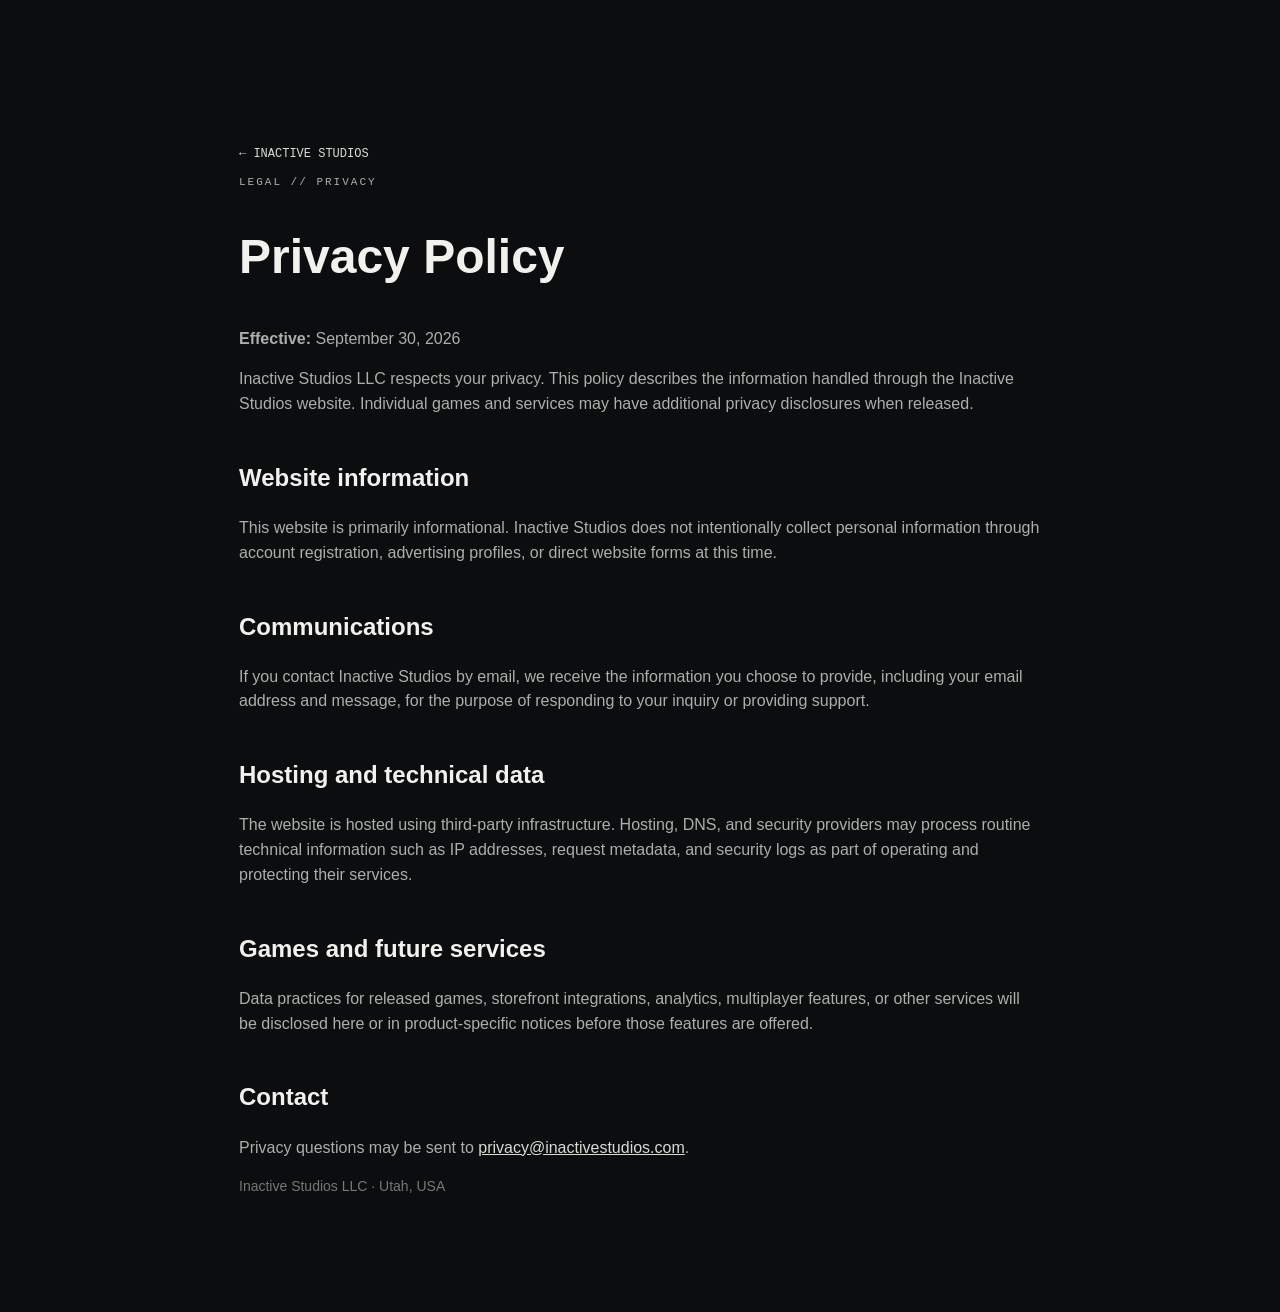
==== privacy/index.html @ 5b6fa873 "Initial Inactive Studios website" ====
<!doctype html><html lang="en"><head><meta charset="utf-8"><meta name="viewport" content="width=device-width,initial-scale=1"><meta name="theme-color" content="#0b0d0f"><title>Privacy | Inactive Studios</title><link rel="icon" href="../assets/brand/inactive-studios-icon-segmented.svg"><link rel="stylesheet" href="../styles.css"><style>.legal{max-width:850px;margin:auto;padding:140px 24px 100px}.legal h1{font-size:48px}.legal h2{margin-top:42px}.legal p,.legal li{color:#abb0ab}.legal a{color:#d8ddd4}.back{text-decoration:none;font:12px 'Courier New',monospace;color:#9aaa8b}</style></head><body><main class="legal"><a class="back" href="../">← INACTIVE STUDIOS</a><p class="kicker">LEGAL // PRIVACY</p><h1>Privacy Policy</h1><p><strong>Effective:</strong> September 30, 2026</p><p>Inactive Studios LLC respects your privacy. This policy describes the information handled through the Inactive Studios website. Individual games and services may have additional privacy disclosures when released.</p><h2>Website information</h2><p>This website is primarily informational. Inactive Studios does not intentionally collect personal information through account registration, advertising profiles, or direct website forms at this time.</p><h2>Communications</h2><p>If you contact Inactive Studios by email, we receive the information you choose to provide, including your email address and message, for the purpose of responding to your inquiry or providing support.</p><h2>Hosting and technical data</h2><p>The website is hosted using third-party infrastructure. Hosting, DNS, and security providers may process routine technical information such as IP addresses, request metadata, and security logs as part of operating and protecting their services.</p><h2>Games and future services</h2><p>Data practices for released games, storefront integrations, analytics, multiplayer features, or other services will be disclosed here or in product-specific notices before those features are offered.</p><h2>Contact</h2><p>Privacy questions may be sent to <a href="mailto:privacy@inactivestudios.com">privacy@inactivestudios.com</a>.</p><p class="muted">Inactive Studios LLC · Utah, USA</p></main></body></html>
---- styles.css ----
:root{--bg:#0b0d0f;--panel:#111519;--text:#f2f1ed;--muted:#969b96;--olive:#4a5b3a;--line:#2a302d;--soft:#151a18}*{box-sizing:border-box}html{scroll-behavior:smooth}body{margin:0;background:var(--bg);color:var(--text);font-family:Arial,"Helvetica Neue",sans-serif;line-height:1.55}a{color:inherit}.site-header{height:76px;display:flex;align-items:center;justify-content:space-between;padding:0 clamp(22px,5vw,80px);border-bottom:1px solid var(--line);position:absolute;z-index:10;width:100%;background:rgba(11,13,15,.72)}.brand{display:flex;align-items:center;gap:12px;text-decoration:none;font-size:12px;letter-spacing:2.6px}.brand img{width:36px;height:36px}.brand b{font-weight:400;color:#aeb4ad}.site-header nav{display:flex;gap:30px}.site-header nav a,footer a{text-decoration:none;color:#c4c7c3;font-size:12px;text-transform:uppercase;letter-spacing:1.8px}.site-header nav a:hover,footer a:hover{color:#fff}.hero{min-height:720px;display:grid;place-items:center;position:relative;overflow:hidden;border-bottom:1px solid var(--line);background:radial-gradient(circle at 50% 40%,#1a211b 0,#101411 35%,#0b0d0f 70%)}.grid{position:absolute;inset:0;opacity:.18;background-image:linear-gradient(#66705e 1px,transparent 1px),linear-gradient(90deg,#66705e 1px,transparent 1px);background-size:58px 58px;mask-image:radial-gradient(circle at center,#000 0,transparent 72%)}.hero:after{content:"";position:absolute;width:min(70vw,800px);aspect-ratio:1;border:1px solid rgba(117,133,100,.25);border-radius:50%;box-shadow:0 0 0 70px rgba(117,133,100,.025),0 0 0 140px rgba(117,133,100,.018)}.hero-inner{position:relative;z-index:2;text-align:center;padding:125px 24px 70px;max-width:900px}.hero-logo{width:min(640px,88vw);height:auto;margin-bottom:15px}.eyebrow,.kicker,.meta,.project-state{font:11px "Courier New",monospace;letter-spacing:2px;color:#82906f}.hero h1{font-size:clamp(42px,6.5vw,82px);line-height:.98;letter-spacing:-3px;margin:20px 0}.hero h1 span{color:#a8ada8;font-weight:400}.lede{max-width:580px;margin:25px auto;color:#a8ada8;font-size:17px}.button{display:inline-flex;gap:22px;margin-top:18px;padding:13px 18px;border:1px solid #657255;text-decoration:none;font:12px "Courier New",monospace;letter-spacing:1px;background:#111610}.button:hover{background:#182016}.section{padding:100px clamp(22px,6vw,96px);max-width:1500px;margin:auto}.section-head{max-width:720px;margin-bottom:45px}.section h2,.contact h2{font-size:clamp(34px,4vw,58px);letter-spacing:-2px;margin:8px 0 14px}.section-head>p:last-child,.about-copy,.game-copy p{color:#a8ada8}.games{display:grid;grid-template-columns:1fr 1fr;gap:22px}.game{border:1px solid var(--line);background:#0e1113}.game-art{height:360px;position:relative;overflow:hidden;padding:28px;background:#0e1210}.game-art:before{content:"";position:absolute;inset:0;background-image:linear-gradient(rgba(103,116,90,.13) 1px,transparent 1px),linear-gradient(90deg,rgba(103,116,90,.13) 1px,transparent 1px);background-size:32px 32px}.status{position:relative;z-index:2;border:1px solid #536047;padding:7px 9px;font:10px "Courier New",monospace;letter-spacing:1.4px;color:#9eaa8e}.game-title{position:absolute;left:32px;bottom:28px;font-size:clamp(30px,4vw,52px);line-height:.85;letter-spacing:4px;z-index:2}.game-title strong{font-weight:800}.reticle{position:absolute;width:280px;height:280px;border:1px solid #4d5c43;border-radius:50%;right:-25px;top:35px;opacity:.6}.reticle:before,.reticle:after{content:"";position:absolute;background:#4d5c43}.reticle:before{height:1px;width:130%;left:-15%;top:50%}.reticle:after{width:1px;height:130%;top:-15%;left:50%}.dg .game-art{background:linear-gradient(145deg,#101210,#161a16)}.dead-grid{position:absolute;inset:50px 20px 0 45%;transform:rotate(-9deg);opacity:.38;background:repeating-linear-gradient(0deg,transparent 0 25px,#647058 26px 28px),repeating-linear-gradient(90deg,transparent 0 38px,#647058 39px 41px)}.game-copy{padding:28px;display:flex;justify-content:space-between;gap:30px;min-height:205px}.game-copy h3{font-size:26px;margin:5px 0 10px}.game-copy p{max-width:540px;margin:0}.project-state{align-self:flex-end;white-space:nowrap}.about{border-top:1px solid var(--line);display:grid;grid-template-columns:1fr 1.25fr;gap:70px}.about-copy{font-size:20px}.about-copy p{margin-top:0}.muted{font-size:14px;color:#737a74!important}.contact{padding:90px clamp(22px,6vw,96px);border-top:1px solid var(--line);border-bottom:1px solid var(--line);background:#0e1110}.contact-links{display:grid;grid-template-columns:1fr 1fr;max-width:1000px;border-top:1px solid var(--line)}.contact-links a{padding:24px 0;text-decoration:none;border-bottom:1px solid var(--line);display:flex;flex-direction:column;font-size:12px;text-transform:uppercase;letter-spacing:1.5px}.contact-links a span{font-size:17px;text-transform:none;letter-spacing:0;color:#9da795;margin-top:5px}footer{padding:30px clamp(22px,6vw,96px);display:flex;align-items:center;justify-content:space-between;gap:30px;color:#777d78;font-size:11px}footer>div{display:flex;align-items:center;gap:22px}.footer-brand img{width:28px;height:28px}.footer-brand span{letter-spacing:2px;color:#b7bab7}@media(max-width:760px){.site-header{height:68px}.brand span{display:none}.site-header nav{gap:16px}.site-header nav a{font-size:10px}.hero{min-height:650px}.hero h1{letter-spacing:-2px}.games{grid-template-columns:1fr}.game-art{height:310px}.game-copy{display:block}.project-state{display:block;margin-top:25px}.about{grid-template-columns:1fr;gap:20px}.contact-links{grid-template-columns:1fr}footer,footer>div{align-items:flex-start;flex-direction:column}.footer-brand{flex-direction:row!important}.section{padding-top:75px;padding-bottom:75px}}
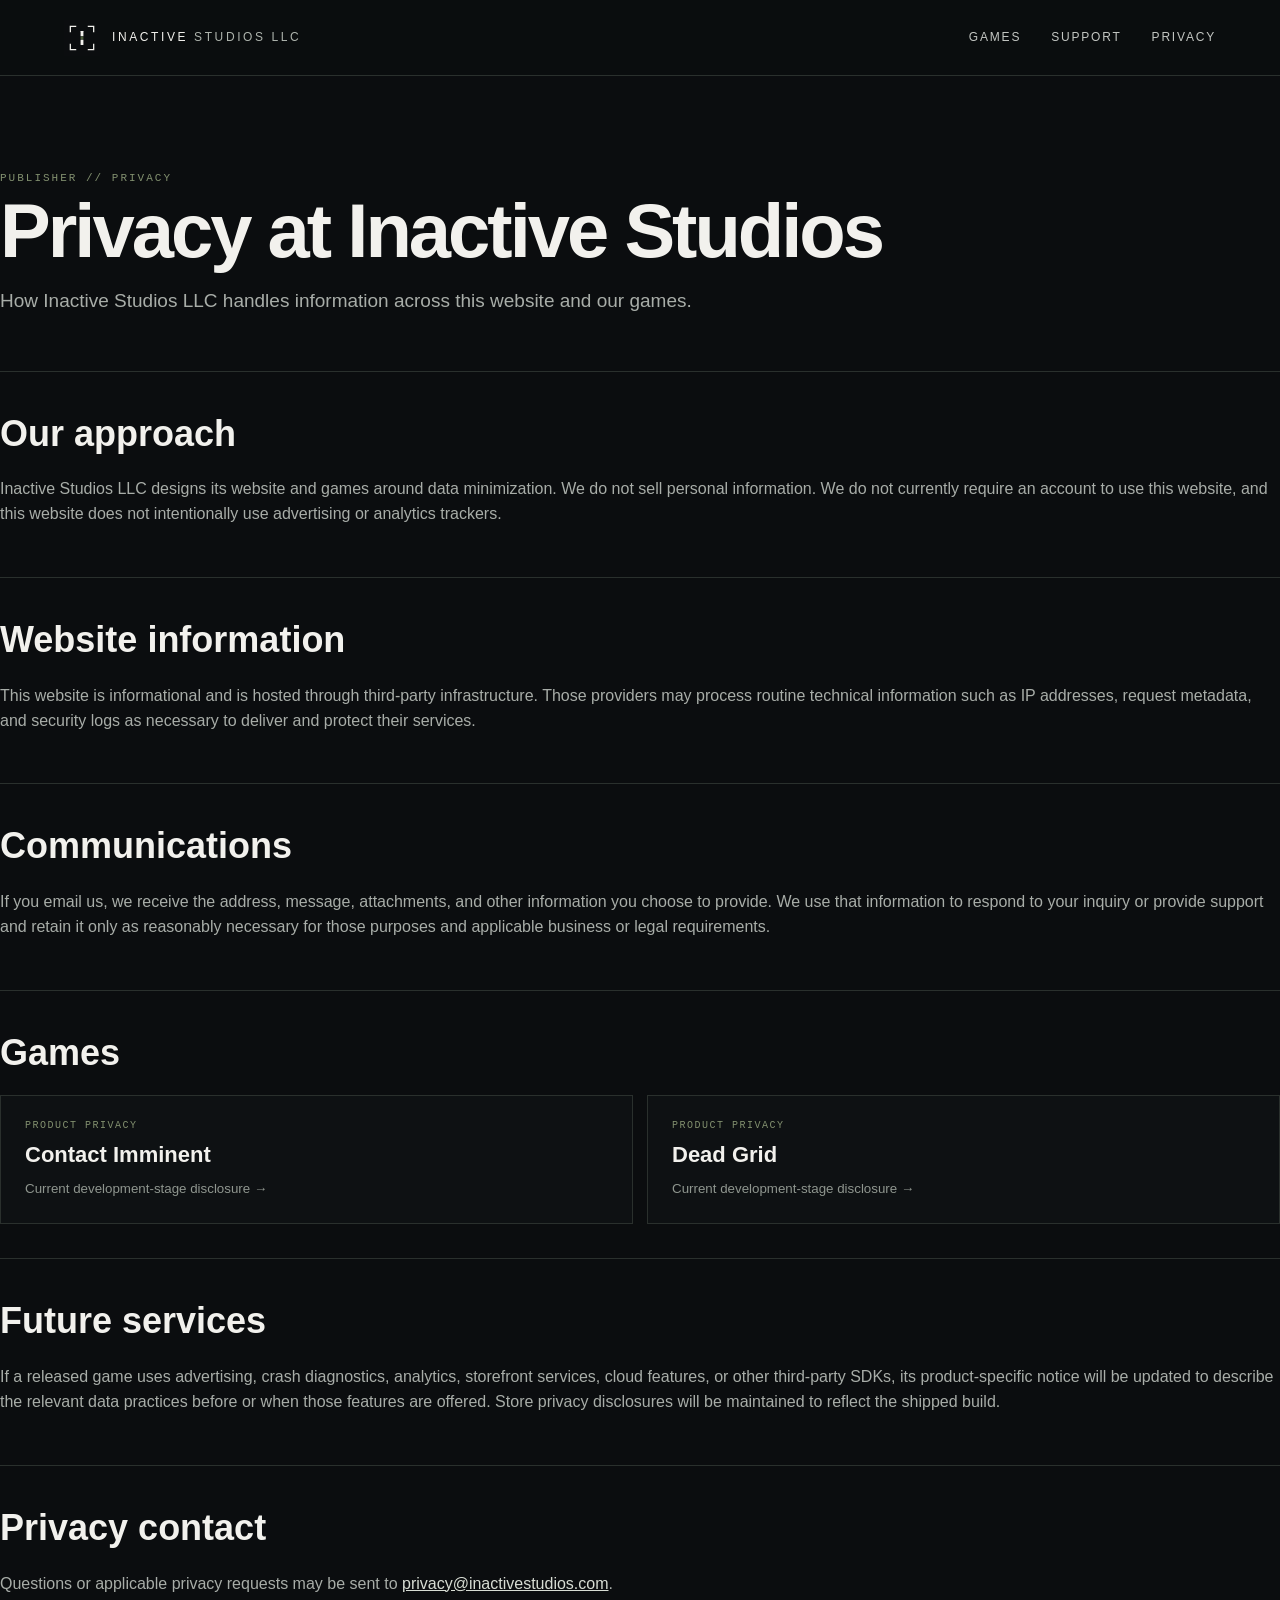
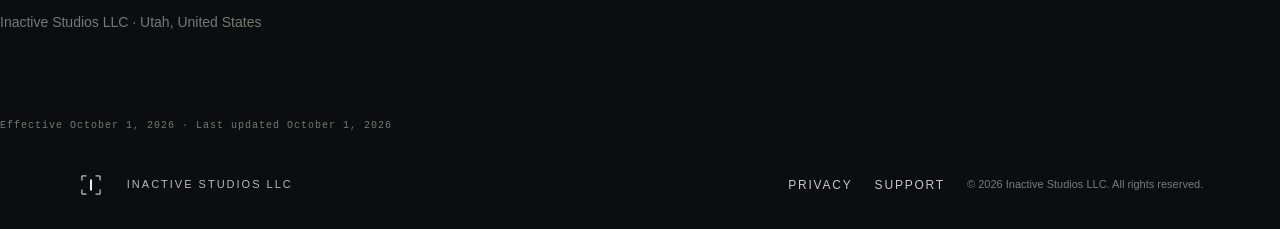
==== commit 35c3e0fe: "v4 - establish publisher privacy and support infrastructure" ====
--- a/privacy/index.html
+++ b/privacy/index.html
@@ -1 +1 @@
-<!doctype html><html lang="en"><head><meta charset="utf-8"><meta name="viewport" content="width=device-width,initial-scale=1"><meta name="theme-color" content="#0b0d0f"><title>Privacy | Inactive Studios</title><link rel="icon" href="../assets/brand/inactive-studios-icon-segmented.svg"><link rel="stylesheet" href="../styles.css"><style>.legal{max-width:850px;margin:auto;padding:140px 24px 100px}.legal h1{font-size:48px}.legal h2{margin-top:42px}.legal p,.legal li{color:#abb0ab}.legal a{color:#d8ddd4}.back{text-decoration:none;font:12px 'Courier New',monospace;color:#9aaa8b}</style></head><body><main class="legal"><a class="back" href="../">← INACTIVE STUDIOS</a><p class="kicker">LEGAL // PRIVACY</p><h1>Privacy Policy</h1><p><strong>Effective:</strong> September 30, 2026</p><p>Inactive Studios LLC respects your privacy. This policy describes the information handled through the Inactive Studios website. Individual games and services may have additional privacy disclosures when released.</p><h2>Website information</h2><p>This website is primarily informational. Inactive Studios does not intentionally collect personal information through account registration, advertising profiles, or direct website forms at this time.</p><h2>Communications</h2><p>If you contact Inactive Studios by email, we receive the information you choose to provide, including your email address and message, for the purpose of responding to your inquiry or providing support.</p><h2>Hosting and technical data</h2><p>The website is hosted using third-party infrastructure. Hosting, DNS, and security providers may process routine technical information such as IP addresses, request metadata, and security logs as part of operating and protecting their services.</p><h2>Games and future services</h2><p>Data practices for released games, storefront integrations, analytics, multiplayer features, or other services will be disclosed here or in product-specific notices before those features are offered.</p><h2>Contact</h2><p>Privacy questions may be sent to <a href="mailto:privacy@inactivestudios.com">privacy@inactivestudios.com</a>.</p><p class="muted">Inactive Studios LLC · Utah, USA</p></main></body></html>
+<!doctype html><html lang="en"><head><meta charset="utf-8"><meta name="viewport" content="width=device-width,initial-scale=1"><meta name="description" content="How Inactive Studios LLC handles information across this website and our games."><meta name="theme-color" content="#0b0d0f"><meta name="color-scheme" content="dark"><title>Privacy | Inactive Studios LLC</title><link rel="canonical" href="https://inactivestudios.com/privacy/"><meta property="og:type" content="website"><meta property="og:site_name" content="Inactive Studios LLC"><meta property="og:title" content="Privacy | Inactive Studios LLC"><meta property="og:description" content="How Inactive Studios LLC handles information across this website and our games."><meta property="og:url" content="https://inactivestudios.com/privacy/"><link rel="icon" href="../assets/brand/inactive-studios-icon-segmented.svg" type="image/svg+xml"><link rel="stylesheet" href="../styles.css"></head><body><a class="skip-link" href="#main-content">Skip to content</a><header class="site-header static-header"><a class="brand" href="../"><img src="../assets/brand/inactive-studios-icon-segmented.svg" alt=""><span>INACTIVE <b>STUDIOS LLC</b></span></a><nav aria-label="Main navigation"><a href="../#games">Games</a><a href="../support/">Support</a><a href="../privacy/">Privacy</a></nav></header><main id="main-content" class="legal publisher-page"><p class="kicker">PUBLISHER // PRIVACY</p><h1>Privacy at Inactive Studios</h1><p class="page-lede">How Inactive Studios LLC handles information across this website and our games.</p><section class="policy-section"><h2>Our approach</h2><p>Inactive Studios LLC designs its website and games around data minimization. We do not sell personal information. We do not currently require an account to use this website, and this website does not intentionally use advertising or analytics trackers.</p></section><section class="policy-section"><h2>Website information</h2><p>This website is informational and is hosted through third-party infrastructure. Those providers may process routine technical information such as IP addresses, request metadata, and security logs as necessary to deliver and protect their services.</p></section><section class="policy-section"><h2>Communications</h2><p>If you email us, we receive the address, message, attachments, and other information you choose to provide. We use that information to respond to your inquiry or provide support and retain it only as reasonably necessary for those purposes and applicable business or legal requirements.</p></section><section class="policy-section"><h2>Games</h2><div class="policy-cards"><a href="contact-imminent/"><span>PRODUCT PRIVACY</span><strong>Contact Imminent</strong><small>Current development-stage disclosure →</small></a><a href="dead-grid/"><span>PRODUCT PRIVACY</span><strong>Dead Grid</strong><small>Current development-stage disclosure →</small></a></div></section><section class="policy-section"><h2>Future services</h2><p>If a released game uses advertising, crash diagnostics, analytics, storefront services, cloud features, or other third-party SDKs, its product-specific notice will be updated to describe the relevant data practices before or when those features are offered. Store privacy disclosures will be maintained to reflect the shipped build.</p></section><section class="policy-section"><h2>Privacy contact</h2><p>Questions or applicable privacy requests may be sent to <a href="mailto:privacy@inactivestudios.com">privacy@inactivestudios.com</a>.</p><p class="muted">Inactive Studios LLC · Utah, United States</p></section><p class="policy-date">Effective October 1, 2026 · Last updated October 1, 2026</p></main><footer><div class="footer-brand"><img src="../assets/brand/inactive-studios-icon-minimal.svg" alt=""><span>INACTIVE STUDIOS LLC</span></div><div><a href="../privacy/">Privacy</a><a href="../support/">Support</a><span>© 2026 Inactive Studios LLC. All rights reserved.</span></div></footer></body></html>
--- a/styles.css
+++ b/styles.css
@@ -1 +1,11 @@
 :root{--bg:#0b0d0f;--panel:#111519;--text:#f2f1ed;--muted:#969b96;--olive:#4a5b3a;--line:#2a302d;--soft:#151a18}*{box-sizing:border-box}html{scroll-behavior:smooth}body{margin:0;background:var(--bg);color:var(--text);font-family:Arial,"Helvetica Neue",sans-serif;line-height:1.55}a{color:inherit}.site-header{height:76px;display:flex;align-items:center;justify-content:space-between;padding:0 clamp(22px,5vw,80px);border-bottom:1px solid var(--line);position:absolute;z-index:10;width:100%;background:rgba(11,13,15,.72)}.brand{display:flex;align-items:center;gap:12px;text-decoration:none;font-size:12px;letter-spacing:2.6px}.brand img{width:36px;height:36px}.brand b{font-weight:400;color:#aeb4ad}.site-header nav{display:flex;gap:30px}.site-header nav a,footer a{text-decoration:none;color:#c4c7c3;font-size:12px;text-transform:uppercase;letter-spacing:1.8px}.site-header nav a:hover,footer a:hover{color:#fff}.hero{min-height:720px;display:grid;place-items:center;position:relative;overflow:hidden;border-bottom:1px solid var(--line);background:radial-gradient(circle at 50% 40%,#1a211b 0,#101411 35%,#0b0d0f 70%)}.grid{position:absolute;inset:0;opacity:.18;background-image:linear-gradient(#66705e 1px,transparent 1px),linear-gradient(90deg,#66705e 1px,transparent 1px);background-size:58px 58px;mask-image:radial-gradient(circle at center,#000 0,transparent 72%)}.hero:after{content:"";position:absolute;width:min(70vw,800px);aspect-ratio:1;border:1px solid rgba(117,133,100,.25);border-radius:50%;box-shadow:0 0 0 70px rgba(117,133,100,.025),0 0 0 140px rgba(117,133,100,.018)}.hero-inner{position:relative;z-index:2;text-align:center;padding:125px 24px 70px;max-width:900px}.hero-logo{width:min(640px,88vw);height:auto;margin-bottom:15px}.eyebrow,.kicker,.meta,.project-state{font:11px "Courier New",monospace;letter-spacing:2px;color:#82906f}.hero h1{font-size:clamp(42px,6.5vw,82px);line-height:.98;letter-spacing:-3px;margin:20px 0}.hero h1 span{color:#a8ada8;font-weight:400}.lede{max-width:580px;margin:25px auto;color:#a8ada8;font-size:17px}.button{display:inline-flex;gap:22px;margin-top:18px;padding:13px 18px;border:1px solid #657255;text-decoration:none;font:12px "Courier New",monospace;letter-spacing:1px;background:#111610}.button:hover{background:#182016}.section{padding:100px clamp(22px,6vw,96px);max-width:1500px;margin:auto}.section-head{max-width:720px;margin-bottom:45px}.section h2,.contact h2{font-size:clamp(34px,4vw,58px);letter-spacing:-2px;margin:8px 0 14px}.section-head>p:last-child,.about-copy,.game-copy p{color:#a8ada8}.games{display:grid;grid-template-columns:1fr 1fr;gap:22px}.game{border:1px solid var(--line);background:#0e1113}.game-art{height:360px;position:relative;overflow:hidden;padding:28px;background:#0e1210}.game-art:before{content:"";position:absolute;inset:0;background-image:linear-gradient(rgba(103,116,90,.13) 1px,transparent 1px),linear-gradient(90deg,rgba(103,116,90,.13) 1px,transparent 1px);background-size:32px 32px}.status{position:relative;z-index:2;border:1px solid #536047;padding:7px 9px;font:10px "Courier New",monospace;letter-spacing:1.4px;color:#9eaa8e}.game-title{position:absolute;left:32px;bottom:28px;font-size:clamp(30px,4vw,52px);line-height:.85;letter-spacing:4px;z-index:2}.game-title strong{font-weight:800}.reticle{position:absolute;width:280px;height:280px;border:1px solid #4d5c43;border-radius:50%;right:-25px;top:35px;opacity:.6}.reticle:before,.reticle:after{content:"";position:absolute;background:#4d5c43}.reticle:before{height:1px;width:130%;left:-15%;top:50%}.reticle:after{width:1px;height:130%;top:-15%;left:50%}.dg .game-art{background:linear-gradient(145deg,#101210,#161a16)}.dead-grid{position:absolute;inset:50px 20px 0 45%;transform:rotate(-9deg);opacity:.38;background:repeating-linear-gradient(0deg,transparent 0 25px,#647058 26px 28px),repeating-linear-gradient(90deg,transparent 0 38px,#647058 39px 41px)}.game-copy{padding:28px;display:flex;justify-content:space-between;gap:30px;min-height:205px}.game-copy h3{font-size:26px;margin:5px 0 10px}.game-copy p{max-width:540px;margin:0}.project-state{align-self:flex-end;white-space:nowrap}.about{border-top:1px solid var(--line);display:grid;grid-template-columns:1fr 1.25fr;gap:70px}.about-copy{font-size:20px}.about-copy p{margin-top:0}.muted{font-size:14px;color:#737a74!important}.contact{padding:90px clamp(22px,6vw,96px);border-top:1px solid var(--line);border-bottom:1px solid var(--line);background:#0e1110}.contact-links{display:grid;grid-template-columns:1fr 1fr;max-width:1000px;border-top:1px solid var(--line)}.contact-links a{padding:24px 0;text-decoration:none;border-bottom:1px solid var(--line);display:flex;flex-direction:column;font-size:12px;text-transform:uppercase;letter-spacing:1.5px}.contact-links a span{font-size:17px;text-transform:none;letter-spacing:0;color:#9da795;margin-top:5px}footer{padding:30px clamp(22px,6vw,96px);display:flex;align-items:center;justify-content:space-between;gap:30px;color:#777d78;font-size:11px}footer>div{display:flex;align-items:center;gap:22px}.footer-brand img{width:28px;height:28px}.footer-brand span{letter-spacing:2px;color:#b7bab7}@media(max-width:760px){.site-header{height:68px}.brand span{display:none}.site-header nav{gap:16px}.site-header nav a{font-size:10px}.hero{min-height:650px}.hero h1{letter-spacing:-2px}.games{grid-template-columns:1fr}.game-art{height:310px}.game-copy{display:block}.project-state{display:block;margin-top:25px}.about{grid-template-columns:1fr;gap:20px}.contact-links{grid-template-columns:1fr}footer,footer>div{align-items:flex-start;flex-direction:column}.footer-brand{flex-direction:row!important}.section{padding-top:75px;padding-bottom:75px}}
+/* v2 project showcase */
+.showcase{max-width:1500px;margin:auto;padding:100px clamp(22px,6vw,96px)}.showcase-intro{max-width:760px;margin-bottom:50px}.showcase h2{font-size:clamp(38px,5vw,68px);letter-spacing:-2.5px;margin:8px 0 14px}.showcase-intro>p:last-child{color:#a8ada8;font-size:17px}.feature-game{border:1px solid var(--line);background:#0e1113;margin-bottom:48px;overflow:hidden}.feature-media{position:relative;min-height:clamp(380px,48vw,680px);overflow:hidden;background:#090d0d}.feature-media>img{position:absolute;inset:0;width:100%;height:100%;object-fit:cover;object-position:center;filter:saturate(.82) contrast(1.05)}.media-shade{position:absolute;inset:0;background:linear-gradient(180deg,rgba(4,8,8,.12) 25%,rgba(4,8,8,.78) 100%),linear-gradient(90deg,rgba(4,8,8,.3),transparent 45%)}.feature-media .status{position:absolute;top:28px;left:28px}.feature-title{position:absolute;left:clamp(25px,4vw,58px);bottom:clamp(25px,4vw,52px);z-index:3;text-shadow:0 2px 20px #000}.feature-title p{font:11px "Courier New",monospace;letter-spacing:2.3px;color:#b3c3ad}.feature-title h3{font-size:clamp(42px,7vw,96px);line-height:.86;letter-spacing:5px;margin:8px 0 0;font-weight:300}.feature-title strong{font-weight:800}.feature-copy{display:grid;grid-template-columns:minmax(0,1.4fr) minmax(240px,.6fr);gap:55px;padding:36px clamp(26px,4vw,56px);align-items:end}.feature-copy h4{font-size:clamp(24px,3vw,38px);margin:7px 0 10px;letter-spacing:-1px}.feature-copy>div>p:last-child{color:#a8ada8;max-width:720px;margin-bottom:0}.feature-actions{display:flex;flex-direction:column;align-items:flex-end;gap:14px}.feature-actions .button{margin:0}.feature-actions>span{font:10px "Courier New",monospace;letter-spacing:1.4px;color:#6f796a}.dead-visual{background:radial-gradient(circle at 67% 38%,#394334 0,#1c241d 22%,#0d110f 55%,#070909 100%)}.dead-visual:before{content:"";position:absolute;inset:0;background:linear-gradient(rgba(108,124,94,.11) 1px,transparent 1px),linear-gradient(90deg,rgba(108,124,94,.11) 1px,transparent 1px);background-size:42px 42px;perspective:500px;transform:scale(1.15) rotate(-2deg)}.dead-horizon{position:absolute;left:0;right:0;bottom:0;height:55%;opacity:.5;background:linear-gradient(170deg,transparent 0 32%,#151a16 33% 35%,transparent 36%),linear-gradient(188deg,transparent 0 43%,#252d25 44% 48%,transparent 49%),linear-gradient(175deg,transparent 0 58%,#101510 59%)}.dead-grid{position:absolute;right:-4%;top:8%;width:58%;height:86%;transform:perspective(650px) rotateX(55deg) rotateZ(-9deg);transform-origin:center;background:repeating-linear-gradient(0deg,transparent 0 43px,rgba(132,149,112,.38) 44px 46px),repeating-linear-gradient(90deg,transparent 0 62px,rgba(132,149,112,.38) 63px 65px);mask-image:linear-gradient(#000,transparent 90%)}.dead-scan{position:absolute;right:16%;top:22%;width:220px;height:220px;border:1px solid rgba(141,158,120,.5);border-radius:50%;box-shadow:0 0 0 55px rgba(141,158,120,.035),0 0 0 110px rgba(141,158,120,.02)}.dead-scan:before,.dead-scan:after{content:"";position:absolute;background:rgba(141,158,120,.5)}.dead-scan:before{width:140%;height:1px;left:-20%;top:50%}.dead-scan:after{height:140%;width:1px;top:-20%;left:50%}@media(max-width:760px){.showcase{padding-top:75px;padding-bottom:75px}.feature-media{min-height:410px}.feature-media>img{object-position:43% center}.feature-title h3{letter-spacing:2px}.feature-copy{grid-template-columns:1fr;gap:26px}.feature-actions{align-items:flex-start}.dead-grid{width:85%;right:-25%}.dead-scan{right:4%;width:160px;height:160px}}
+/* project pages */
+.project-page{padding-top:0}.project-hero{height:min(78vw,820px);min-height:580px;position:relative;overflow:hidden;border-bottom:1px solid var(--line);background:#080b0b}.project-hero>img{position:absolute;inset:0;width:100%;height:100%;object-fit:cover}.project-hero-copy{position:absolute;z-index:4;left:clamp(24px,6vw,96px);bottom:clamp(35px,7vw,90px);max-width:900px}.project-hero-copy h1{font-size:clamp(55px,10vw,138px);line-height:.78;letter-spacing:6px;margin:10px 0 24px;font-weight:300}.project-hero-copy strong{font-weight:800}.project-hero-copy>p:last-child{font-size:clamp(17px,2vw,25px);color:#c3c9c2}.project-body{max-width:1500px;margin:auto;padding:90px clamp(22px,6vw,96px);display:grid;grid-template-columns:1fr 1.25fr;gap:80px}.project-body h2{font-size:clamp(34px,5vw,62px);line-height:1;margin:8px 0}.project-body>div:last-child{color:#a8ada8;font-size:18px}.project-gallery{max-width:1500px;margin:0 auto 90px;padding:0 clamp(22px,6vw,96px);display:grid;grid-template-columns:1fr 1fr;gap:18px}.project-gallery img{width:100%;height:360px;object-fit:cover;border:1px solid var(--line)}.dead-project{background:radial-gradient(circle at 67% 38%,#394334 0,#1c241d 22%,#0d110f 55%,#070909 100%)}.dead-project:before{content:"";position:absolute;inset:0;background-image:linear-gradient(rgba(103,116,90,.13) 1px,transparent 1px),linear-gradient(90deg,rgba(103,116,90,.13) 1px,transparent 1px);background-size:44px 44px}.dead-project .dead-grid{width:70%;height:100%;right:-10%;top:10%}.dead-project .dead-scan{right:18%;top:25%;width:300px;height:300px}@media(max-width:760px){.project-hero{height:680px}.project-hero>img{object-position:42% center}.project-hero-copy h1{letter-spacing:2px}.project-body{grid-template-columns:1fr;gap:25px;padding-top:65px;padding-bottom:65px}.project-gallery{grid-template-columns:1fr}.project-gallery img{height:250px}.dead-project .dead-grid{width:110%;right:-50%}.dead-project .dead-scan{right:0;width:180px;height:180px}}
+/* v3 corrective layout: contained media, no cross-section overlays */
+.hero-v3{min-height:760px;background:#080b0d;isolation:isolate}.hero-v3:after{display:none}.hero-backdrops{position:absolute;inset:0;z-index:0;overflow:hidden}.hero-backdrops img{position:absolute;inset:-2%;width:104%;height:104%;object-fit:cover;opacity:0;filter:saturate(.72) brightness(.48) contrast(1.08);animation:heroCycle 24s infinite ease-in-out;transform:scale(1.025)}.hero-backdrops img:nth-child(2){animation-delay:8s}.hero-backdrops img:nth-child(3){animation-delay:16s}.hero-scrim{position:absolute;inset:0;z-index:1;background:linear-gradient(180deg,rgba(5,8,10,.45),rgba(5,8,10,.6) 52%,#0b0d0f 100%),radial-gradient(circle at center,transparent 0,rgba(5,8,10,.38) 75%)}.hero-grid{position:absolute;inset:0;z-index:1;opacity:.12;background-image:linear-gradient(rgba(190,205,181,.35) 1px,transparent 1px),linear-gradient(90deg,rgba(190,205,181,.35) 1px,transparent 1px);background-size:64px 64px;mask-image:linear-gradient(to bottom,#000,transparent 88%)}.hero-v3 .hero-inner{z-index:2}.hero-v3 .hero-logo{filter:drop-shadow(0 3px 20px rgba(0,0,0,.5))}.showcase-v3{overflow:hidden}.clean-media{display:block;min-height:0;aspect-ratio:16/7;background:#090d0d}.clean-media>img{position:relative;display:block;width:100%;height:100%;object-fit:cover;object-position:center;filter:none}.clean-media:after{content:"";position:absolute;inset:0;background:linear-gradient(180deg,rgba(4,8,8,.03),rgba(4,8,8,.18));pointer-events:none}.clean-media .status{position:absolute;z-index:2;top:24px;left:24px;background:rgba(8,12,12,.78)}.project-name{font-size:clamp(30px,4.4vw,58px);line-height:.9;letter-spacing:3px;margin:8px 0 24px;font-weight:300}.project-name strong{font-weight:800}.ci-strip{display:grid;grid-template-columns:1.35fr 1fr 1fr;gap:12px;margin:-24px 0 48px}.ci-strip img{display:block;width:100%;aspect-ratio:16/9;object-fit:cover;border:1px solid var(--line);background:#080b0d}.dg-feature{clear:both}.feature-game,.ci-strip,.showcase-intro{position:relative;z-index:1}@keyframes heroCycle{0%{opacity:0;transform:scale(1.025)}8%{opacity:1}30%{opacity:1}41%{opacity:0;transform:scale(1.075)}100%{opacity:0;transform:scale(1.075)}}@media(prefers-reduced-motion:reduce){.hero-backdrops img{animation:none;opacity:0;transform:none}.hero-backdrops img:first-child{opacity:1}}@media(max-width:900px){.ci-strip{grid-template-columns:1fr 1fr}.ci-strip img:first-child{grid-column:1/-1}.clean-media{aspect-ratio:16/9}}@media(max-width:600px){.hero-v3{min-height:680px}.ci-strip{grid-template-columns:1fr;margin-top:-18px}.ci-strip img:first-child{grid-column:auto}.clean-media{aspect-ratio:4/3}.clean-media>img{object-position:48% center}.project-name{letter-spacing:2px}}
+.project-gallery-v3{grid-template-columns:repeat(2,minmax(0,1fr))}.project-gallery-v3 img{height:auto;aspect-ratio:16/9;object-fit:cover}.project-gallery-v3 img:nth-child(1),.project-gallery-v3 img:nth-child(5){grid-column:1/-1;aspect-ratio:16/7}@media(max-width:760px){.project-gallery-v3{grid-template-columns:1fr}.project-gallery-v3 img,.project-gallery-v3 img:nth-child(1),.project-gallery-v3 img:nth-child(5){grid-column:auto;aspect-ratio:16/9}}
+
+/* v4 publisher infrastructure */
+.skip-link{position:fixed;left:16px;top:-80px;z-index:1000;background:#f2f1ed;color:#0b0d0f;padding:10px 14px;text-decoration:none;font:12px "Courier New",monospace}.skip-link:focus{top:12px}.static-header{position:relative}.publisher-page{padding-top:85px;min-height:65vh}.publisher-page h1{font-size:clamp(46px,7vw,76px);line-height:.95;letter-spacing:-3px;margin:10px 0 18px}.page-lede{font-size:19px;max-width:720px;color:#a8ada8;margin-bottom:55px}.policy-section{padding:34px 0;border-top:1px solid var(--line)}.policy-section h2{font-size:clamp(25px,3vw,36px);margin:0 0 14px}.policy-section p,.policy-section li{color:#a8ada8}.policy-section a{color:#d8ddd4}.policy-cards{display:grid;grid-template-columns:1fr 1fr;gap:14px}.policy-cards>a{border:1px solid var(--line);background:#0e1113;padding:24px;text-decoration:none;display:flex;flex-direction:column;gap:7px}.policy-cards>a:hover{border-color:#657255;background:#111610}.policy-cards span{font:10px "Courier New",monospace;letter-spacing:1.5px;color:#82906f}.policy-cards strong{font-size:22px;color:#f2f1ed}.policy-cards small{color:#8f968f}.notice-box,.support-box{border:1px solid #485340;background:#0e1210;padding:24px}.notice-box strong{font:12px "Courier New",monospace;letter-spacing:1.3px;color:#aebc9d;text-transform:uppercase}.support-box>a{font-size:clamp(18px,3vw,25px)}.policy-date{font:10px "Courier New",monospace;letter-spacing:1px;color:#737a74;margin-top:38px}.project-links{display:flex;gap:18px;margin:28px 0 2px}.project-links a{font:11px "Courier New",monospace;letter-spacing:1px;text-transform:uppercase;color:#b8c0b4}.project-links a:hover{color:#fff}:focus-visible{outline:2px solid #a7b697;outline-offset:4px}@media(max-width:760px){.policy-cards{grid-template-columns:1fr}.publisher-page{padding-top:65px}.site-header nav a:nth-child(4){display:none}}
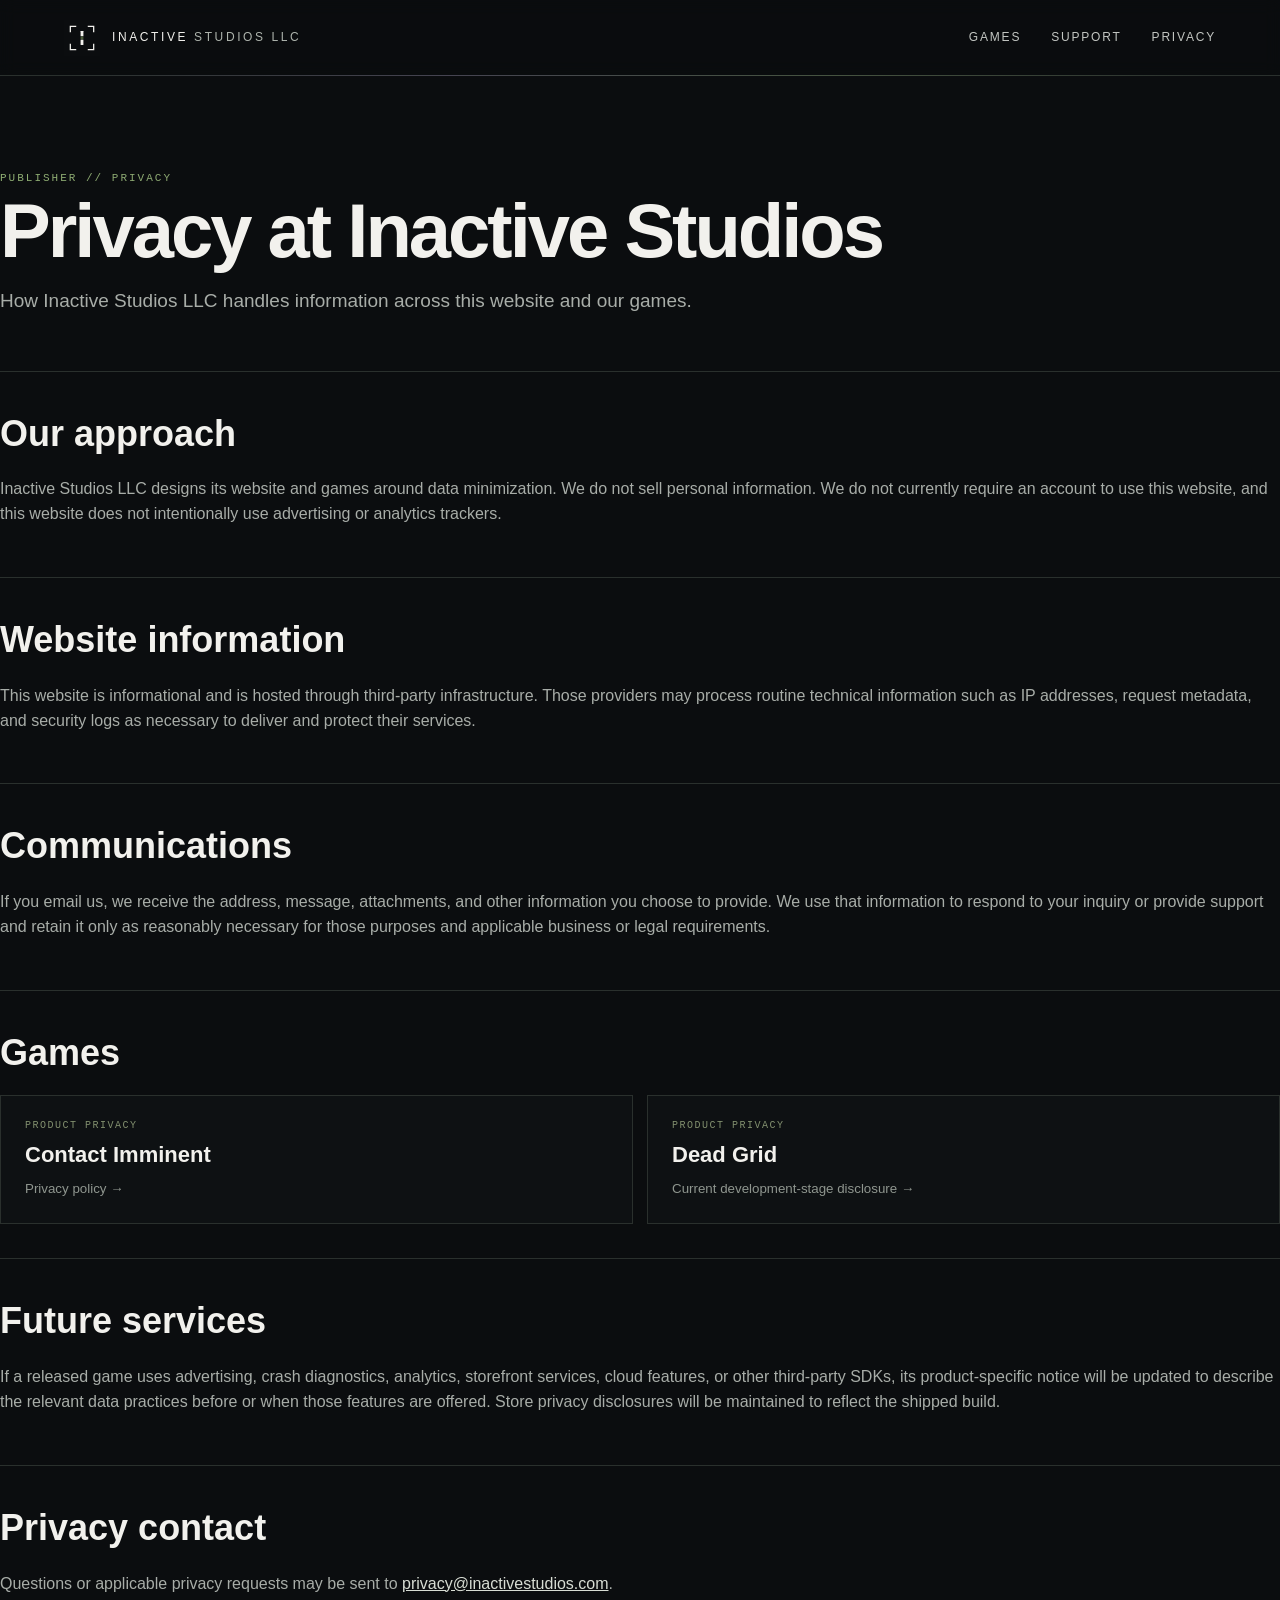
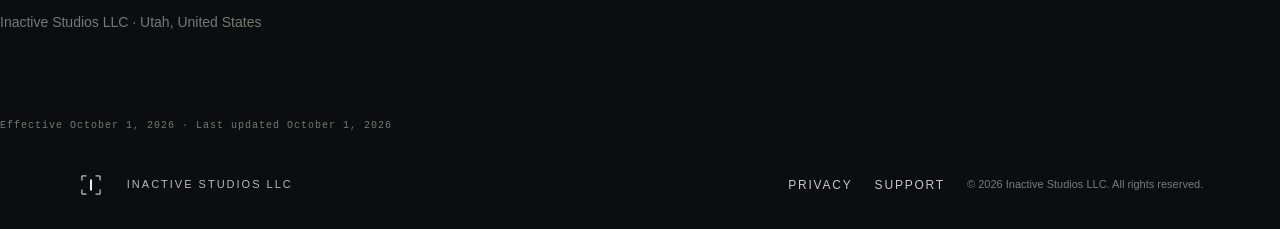
==== commit 242e11fc: "v4.5 - prepare Contact Imminent Google Play privacy" ====
--- a/privacy/index.html
+++ b/privacy/index.html
@@ -1 +1 @@
-<!doctype html><html lang="en"><head><meta charset="utf-8"><meta name="viewport" content="width=device-width,initial-scale=1"><meta name="description" content="How Inactive Studios LLC handles information across this website and our games."><meta name="theme-color" content="#0b0d0f"><meta name="color-scheme" content="dark"><title>Privacy | Inactive Studios LLC</title><link rel="canonical" href="https://inactivestudios.com/privacy/"><meta property="og:type" content="website"><meta property="og:site_name" content="Inactive Studios LLC"><meta property="og:title" content="Privacy | Inactive Studios LLC"><meta property="og:description" content="How Inactive Studios LLC handles information across this website and our games."><meta property="og:url" content="https://inactivestudios.com/privacy/"><link rel="icon" href="../assets/brand/inactive-studios-icon-segmented.svg" type="image/svg+xml"><link rel="stylesheet" href="../styles.css"></head><body><a class="skip-link" href="#main-content">Skip to content</a><header class="site-header static-header"><a class="brand" href="../"><img src="../assets/brand/inactive-studios-icon-segmented.svg" alt=""><span>INACTIVE <b>STUDIOS LLC</b></span></a><nav aria-label="Main navigation"><a href="../#games">Games</a><a href="../support/">Support</a><a href="../privacy/">Privacy</a></nav></header><main id="main-content" class="legal publisher-page"><p class="kicker">PUBLISHER // PRIVACY</p><h1>Privacy at Inactive Studios</h1><p class="page-lede">How Inactive Studios LLC handles information across this website and our games.</p><section class="policy-section"><h2>Our approach</h2><p>Inactive Studios LLC designs its website and games around data minimization. We do not sell personal information. We do not currently require an account to use this website, and this website does not intentionally use advertising or analytics trackers.</p></section><section class="policy-section"><h2>Website information</h2><p>This website is informational and is hosted through third-party infrastructure. Those providers may process routine technical information such as IP addresses, request metadata, and security logs as necessary to deliver and protect their services.</p></section><section class="policy-section"><h2>Communications</h2><p>If you email us, we receive the address, message, attachments, and other information you choose to provide. We use that information to respond to your inquiry or provide support and retain it only as reasonably necessary for those purposes and applicable business or legal requirements.</p></section><section class="policy-section"><h2>Games</h2><div class="policy-cards"><a href="contact-imminent/"><span>PRODUCT PRIVACY</span><strong>Contact Imminent</strong><small>Current development-stage disclosure →</small></a><a href="dead-grid/"><span>PRODUCT PRIVACY</span><strong>Dead Grid</strong><small>Current development-stage disclosure →</small></a></div></section><section class="policy-section"><h2>Future services</h2><p>If a released game uses advertising, crash diagnostics, analytics, storefront services, cloud features, or other third-party SDKs, its product-specific notice will be updated to describe the relevant data practices before or when those features are offered. Store privacy disclosures will be maintained to reflect the shipped build.</p></section><section class="policy-section"><h2>Privacy contact</h2><p>Questions or applicable privacy requests may be sent to <a href="mailto:privacy@inactivestudios.com">privacy@inactivestudios.com</a>.</p><p class="muted">Inactive Studios LLC · Utah, United States</p></section><p class="policy-date">Effective October 1, 2026 · Last updated October 1, 2026</p></main><footer><div class="footer-brand"><img src="../assets/brand/inactive-studios-icon-minimal.svg" alt=""><span>INACTIVE STUDIOS LLC</span></div><div><a href="../privacy/">Privacy</a><a href="../support/">Support</a><span>© 2026 Inactive Studios LLC. All rights reserved.</span></div></footer></body></html>+<!doctype html><html lang="en"><head><meta charset="utf-8"><meta name="viewport" content="width=device-width,initial-scale=1"><meta name="description" content="How Inactive Studios LLC handles information across this website and our games."><meta name="theme-color" content="#0b0d0f"><meta name="color-scheme" content="dark"><title>Privacy | Inactive Studios LLC</title><link rel="canonical" href="https://inactivestudios.com/privacy/"><meta property="og:type" content="website"><meta property="og:site_name" content="Inactive Studios LLC"><meta property="og:title" content="Privacy | Inactive Studios LLC"><meta property="og:description" content="How Inactive Studios LLC handles information across this website and our games."><meta property="og:url" content="https://inactivestudios.com/privacy/"><link rel="icon" href="../assets/brand/inactive-studios-icon-segmented.svg" type="image/svg+xml"><link rel="stylesheet" href="../styles.css"></head><body><a class="skip-link" href="#main-content">Skip to content</a><header class="site-header static-header"><a class="brand" href="../"><img src="../assets/brand/inactive-studios-icon-segmented.svg" alt=""><span>INACTIVE <b>STUDIOS LLC</b></span></a><nav aria-label="Main navigation"><a href="../#games">Games</a><a href="../support/">Support</a><a href="../privacy/">Privacy</a></nav></header><main id="main-content" class="legal publisher-page"><p class="kicker">PUBLISHER // PRIVACY</p><h1>Privacy at Inactive Studios</h1><p class="page-lede">How Inactive Studios LLC handles information across this website and our games.</p><section class="policy-section"><h2>Our approach</h2><p>Inactive Studios LLC designs its website and games around data minimization. We do not sell personal information. We do not currently require an account to use this website, and this website does not intentionally use advertising or analytics trackers.</p></section><section class="policy-section"><h2>Website information</h2><p>This website is informational and is hosted through third-party infrastructure. Those providers may process routine technical information such as IP addresses, request metadata, and security logs as necessary to deliver and protect their services.</p></section><section class="policy-section"><h2>Communications</h2><p>If you email us, we receive the address, message, attachments, and other information you choose to provide. We use that information to respond to your inquiry or provide support and retain it only as reasonably necessary for those purposes and applicable business or legal requirements.</p></section><section class="policy-section"><h2>Games</h2><div class="policy-cards"><a href="contact-imminent/"><span>PRODUCT PRIVACY</span><strong>Contact Imminent</strong><small>Privacy policy →</small></a><a href="dead-grid/"><span>PRODUCT PRIVACY</span><strong>Dead Grid</strong><small>Current development-stage disclosure →</small></a></div></section><section class="policy-section"><h2>Future services</h2><p>If a released game uses advertising, crash diagnostics, analytics, storefront services, cloud features, or other third-party SDKs, its product-specific notice will be updated to describe the relevant data practices before or when those features are offered. Store privacy disclosures will be maintained to reflect the shipped build.</p></section><section class="policy-section"><h2>Privacy contact</h2><p>Questions or applicable privacy requests may be sent to <a href="mailto:privacy@inactivestudios.com">privacy@inactivestudios.com</a>.</p><p class="muted">Inactive Studios LLC · Utah, United States</p></section><p class="policy-date">Effective October 1, 2026 · Last updated October 1, 2026</p></main><footer><div class="footer-brand"><img src="../assets/brand/inactive-studios-icon-minimal.svg" alt=""><span>INACTIVE STUDIOS LLC</span></div><div><a href="../privacy/">Privacy</a><a href="../support/">Support</a><span>© 2026 Inactive Studios LLC. All rights reserved.</span></div></footer></body></html>
--- a/styles.css
+++ b/styles.css
@@ -9,3 +9,75 @@
 
 /* v4 publisher infrastructure */
 .skip-link{position:fixed;left:16px;top:-80px;z-index:1000;background:#f2f1ed;color:#0b0d0f;padding:10px 14px;text-decoration:none;font:12px "Courier New",monospace}.skip-link:focus{top:12px}.static-header{position:relative}.publisher-page{padding-top:85px;min-height:65vh}.publisher-page h1{font-size:clamp(46px,7vw,76px);line-height:.95;letter-spacing:-3px;margin:10px 0 18px}.page-lede{font-size:19px;max-width:720px;color:#a8ada8;margin-bottom:55px}.policy-section{padding:34px 0;border-top:1px solid var(--line)}.policy-section h2{font-size:clamp(25px,3vw,36px);margin:0 0 14px}.policy-section p,.policy-section li{color:#a8ada8}.policy-section a{color:#d8ddd4}.policy-cards{display:grid;grid-template-columns:1fr 1fr;gap:14px}.policy-cards>a{border:1px solid var(--line);background:#0e1113;padding:24px;text-decoration:none;display:flex;flex-direction:column;gap:7px}.policy-cards>a:hover{border-color:#657255;background:#111610}.policy-cards span{font:10px "Courier New",monospace;letter-spacing:1.5px;color:#82906f}.policy-cards strong{font-size:22px;color:#f2f1ed}.policy-cards small{color:#8f968f}.notice-box,.support-box{border:1px solid #485340;background:#0e1210;padding:24px}.notice-box strong{font:12px "Courier New",monospace;letter-spacing:1.3px;color:#aebc9d;text-transform:uppercase}.support-box>a{font-size:clamp(18px,3vw,25px)}.policy-date{font:10px "Courier New",monospace;letter-spacing:1px;color:#737a74;margin-top:38px}.project-links{display:flex;gap:18px;margin:28px 0 2px}.project-links a{font:11px "Courier New",monospace;letter-spacing:1px;text-transform:uppercase;color:#b8c0b4}.project-links a:hover{color:#fff}:focus-visible{outline:2px solid #a7b697;outline-offset:4px}@media(max-width:760px){.policy-cards{grid-template-columns:1fr}.publisher-page{padding-top:65px}.site-header nav a:nth-child(4){display:none}}
+
+/* v4.1 — restrained Inactive Studios signal layer + mobile navigation correction */
+:root{--signal-green:#8fae72;--signal-violet:#8d78ad;--signal-violet-soft:rgba(141,120,173,.16);--signal-green-soft:rgba(143,174,114,.14)}
+.site-header{backdrop-filter:blur(8px);-webkit-backdrop-filter:blur(8px)}
+.site-header:after{content:"";position:absolute;left:clamp(22px,5vw,80px);right:clamp(22px,5vw,80px);bottom:-1px;height:1px;background:linear-gradient(90deg,transparent,var(--signal-violet),var(--signal-green),transparent);opacity:.28;pointer-events:none}
+.hero-grid:before{content:"01001001 01010011 // SIGNAL: ACTIVE // 01001100 01001100 01000011";position:absolute;right:clamp(22px,5vw,80px);top:112px;max-width:360px;text-align:right;font:9px/1.7 "Courier New",monospace;letter-spacing:1.6px;color:var(--signal-green);opacity:.22;white-space:normal}
+.hero-grid:after{content:"INACTIVE_STUDIOS // SYSTEMS ONLINE";position:absolute;left:clamp(22px,5vw,80px);bottom:44px;font:9px "Courier New",monospace;letter-spacing:1.8px;color:var(--signal-violet);opacity:.32}
+.hero-v3 .hero-logo{animation:studioSignal 13s infinite steps(1,end)}
+.button,.policy-cards>a,.feature-game,.ci-strip img{transition:border-color .18s ease,background-color .18s ease,box-shadow .18s ease}
+.button:hover,.button:focus-visible{border-color:var(--signal-green);box-shadow:0 0 0 1px var(--signal-violet-soft)}
+.policy-cards>a:hover{border-color:var(--signal-green);box-shadow:inset 2px 0 0 var(--signal-violet)}
+.kicker,.eyebrow{background-image:linear-gradient(90deg,var(--signal-green),#82906f 62%,var(--signal-violet));background-clip:text;-webkit-background-clip:text;color:transparent}
+@keyframes studioSignal{0%,47%,49%,100%{transform:translate(0);filter:drop-shadow(0 3px 20px rgba(0,0,0,.5))}47.35%{transform:translateX(1px);filter:drop-shadow(-1px 0 var(--signal-violet)) drop-shadow(1px 0 var(--signal-green))}47.7%{transform:translateX(-1px);filter:drop-shadow(1px 0 var(--signal-violet)) drop-shadow(-1px 0 var(--signal-green))}48.05%{transform:translate(0);filter:drop-shadow(0 3px 20px rgba(0,0,0,.5))}}
+@media(max-width:760px){.site-header{min-height:96px;height:auto;padding-top:12px;padding-bottom:12px;display:grid;grid-template-columns:auto 1fr;grid-template-rows:auto auto;gap:10px 14px}.brand{grid-column:1/-1}.brand span{display:inline}.site-header nav{grid-column:1/-1;width:100%;display:grid;grid-template-columns:repeat(4,minmax(0,1fr));gap:6px}.site-header nav a{display:block!important;text-align:center;font-size:9px;letter-spacing:1.15px;padding:8px 2px;border:1px solid rgba(143,174,114,.16);background:rgba(11,13,15,.34)}.hero-inner{padding-top:155px}.hero-grid:before{top:132px;right:18px;max-width:245px;font-size:8px;opacity:.16}.hero-grid:after{left:18px;bottom:30px;font-size:8px}.static-header+.publisher-page{padding-top:55px}}
+@media(max-width:390px){.site-header{padding-left:14px;padding-right:14px}.brand{gap:9px}.brand img{width:31px;height:31px}.brand span{font-size:10px;letter-spacing:2px}.site-header nav a{font-size:8px;letter-spacing:.8px}.hero-grid:before{display:none}}
+@media(prefers-reduced-motion:reduce){.hero-v3 .hero-logo{animation:none}}
+
+/* v4.1 signal identity — visible but deliberately restrained */
+.studio-signal{position:absolute;inset:0;z-index:2;pointer-events:none;overflow:hidden;font-family:"Courier New",monospace}
+.signal-binary{position:absolute;display:block;font-size:10px;line-height:1.8;letter-spacing:2.2px;white-space:nowrap;text-shadow:0 0 12px currentColor}
+.signal-binary-a{top:118px;right:clamp(24px,6vw,96px);color:var(--signal-green);opacity:.48}
+.signal-binary-b{left:clamp(24px,6vw,96px);bottom:92px;color:var(--signal-violet);opacity:.46}
+.signal-status{position:absolute;right:clamp(24px,6vw,96px);bottom:44px;color:#a8ada8;font-size:9px;letter-spacing:1.7px;opacity:.72}
+.signal-status i{display:inline-block;width:6px;height:6px;margin-right:8px;border-radius:50%;background:var(--signal-green);box-shadow:0 0 9px var(--signal-green);vertical-align:1px}
+.hero-v3 .hero-inner:before,.hero-v3 .hero-inner:after{content:"";position:absolute;top:50%;width:clamp(24px,7vw,100px);height:1px;opacity:.55;background:linear-gradient(90deg,transparent,var(--signal-violet),var(--signal-green))}
+.hero-v3 .hero-inner:before{right:100%;margin-right:24px}.hero-v3 .hero-inner:after{left:100%;margin-left:24px;transform:scaleX(-1)}
+.feature-game:hover{border-color:rgba(143,174,114,.48)}
+.ci-strip img:hover{border-color:rgba(141,120,173,.58)}
+@media(max-width:760px){.signal-binary-a{top:145px;right:18px;font-size:8px;opacity:.36}.signal-binary-b{left:18px;bottom:76px;font-size:8px;opacity:.34}.signal-status{right:18px;bottom:34px;font-size:8px;opacity:.62}.hero-v3 .hero-inner:before,.hero-v3 .hero-inner:after{display:none}}
+@media(max-width:480px){.signal-binary-a{max-width:72vw;overflow:hidden}.signal-binary-b{max-width:76vw;overflow:hidden}.signal-status{left:18px;right:auto}}
+
+
+/* v4.2 — publisher-scale composition with a clearer studio signal language */
+.hero-v3{min-height:min(900px,92vh)}
+.hero-v3 .hero-inner{max-width:980px;padding-left:32px;padding-right:32px}
+.hero-v3 .hero-logo{width:min(680px,82vw)}
+.hero-v3 h1{font-size:clamp(48px,6.7vw,88px)}
+.hero-scrim{background:linear-gradient(180deg,rgba(5,8,10,.36),rgba(5,8,10,.58) 58%,#0b0d0f 100%),radial-gradient(circle at center,transparent 0,rgba(5,8,10,.42) 78%)}
+.studio-signal{z-index:3}
+.signal-binary{font-size:11px;letter-spacing:2.4px;text-shadow:none}
+.signal-binary-a{top:128px;left:clamp(28px,6vw,96px);right:auto;color:#a4c887;opacity:.72}
+.signal-binary-b{left:auto;right:clamp(28px,6vw,96px);bottom:104px;color:#a68bc8;opacity:.68}
+.signal-tag{position:absolute;font:9px "Courier New",monospace;letter-spacing:2px;white-space:nowrap;opacity:.7}
+.signal-tag-a{top:153px;left:clamp(28px,6vw,96px);color:var(--signal-violet)}
+.signal-tag-b{right:clamp(28px,6vw,96px);bottom:79px;color:var(--signal-green)}
+.signal-status{left:50%;right:auto;bottom:35px;transform:translateX(-50%);font-size:9px;opacity:.8;white-space:nowrap}
+.hero-v3:before{content:"";position:absolute;z-index:2;left:clamp(28px,6vw,96px);right:clamp(28px,6vw,96px);bottom:66px;height:1px;background:linear-gradient(90deg,rgba(143,174,114,0),rgba(143,174,114,.55) 28%,rgba(141,120,173,.58) 72%,rgba(141,120,173,0));opacity:.75}
+.showcase-intro{max-width:900px;margin-bottom:58px}
+.showcase-intro h2{max-width:760px}
+.feature-game{border-color:#303633}
+.clean-media{aspect-ratio:16/6.6}
+.feature-copy{padding-top:42px;padding-bottom:42px}
+@media(max-width:900px){.hero-v3{min-height:780px}.signal-binary-a{top:142px}.clean-media{aspect-ratio:16/8}}
+@media(max-width:760px){.hero-v3{min-height:720px}.hero-v3 .hero-inner{padding-top:175px;padding-bottom:112px}.signal-binary{font-size:7px;letter-spacing:1.35px}.signal-binary-a{top:130px;left:18px;right:18px;max-width:none;overflow:hidden;opacity:.58}.signal-tag-a{top:151px;left:18px;font-size:7px}.signal-binary-b{display:none}.signal-tag-b{display:none}.signal-status{left:18px;right:auto;bottom:31px;transform:none;font-size:7px;letter-spacing:1.2px}.hero-v3:before{left:18px;right:18px;bottom:57px}.clean-media{aspect-ratio:4/3}}
+@media(max-width:390px){.signal-binary-a{display:block;max-width:calc(100vw - 36px);white-space:nowrap}.signal-tag-a{display:block}.signal-status{max-width:calc(100vw - 36px);overflow:hidden}}
+@media(prefers-reduced-motion:reduce){.hero-v3 .hero-logo{animation:none}}
+
+/* v4.3 — focused homepage game presentation */
+.ci-feature .clean-media{aspect-ratio:16/7;min-height:clamp(360px,42vw,620px)}
+.ci-feature .clean-media>img{object-position:center 48%;filter:saturate(1.08) contrast(1.1) brightness(1.04)}
+.ci-feature .clean-media:after{background:linear-gradient(180deg,rgba(4,8,8,.02),rgba(4,8,8,.14)),linear-gradient(90deg,rgba(5,9,10,.12),transparent 32%,transparent 72%,rgba(5,9,10,.08))}
+@media(max-width:760px){.ci-feature .clean-media{aspect-ratio:4/3;min-height:330px}.ci-feature .clean-media>img{object-position:44% center}}
+
+/* v4.4 — Contact Imminent project-page hierarchy */
+.project-intro{max-width:1500px;margin:auto;padding:clamp(72px,9vw,132px) clamp(22px,6vw,96px) clamp(42px,5vw,70px);display:flex;align-items:flex-end;justify-content:space-between;gap:40px;border-bottom:1px solid var(--line)}
+.project-intro h1{font-size:clamp(52px,8vw,112px);line-height:.86;letter-spacing:clamp(1px,.45vw,6px);margin:12px 0 22px;font-weight:300}
+.project-intro h1 strong{font-weight:800}
+.project-intro>div>p:last-child{font-size:clamp(17px,1.7vw,24px);color:#c3c9c2;margin:0}
+.project-status{flex:0 0 auto;font:600 11px/1.2 ui-monospace,SFMono-Regular,Consolas,monospace;letter-spacing:1.6px;color:var(--green);border:1px solid rgba(132,190,97,.45);padding:11px 14px;margin-bottom:4px}
+.project-feature-media{max-width:1500px;margin:0 auto;padding:0 clamp(22px,6vw,96px);position:relative}
+.project-feature-media img{display:block;width:100%;height:auto;aspect-ratio:16/7;object-fit:cover;border:1px solid var(--line);border-top:0}
+@media(max-width:760px){.project-intro{padding-top:58px;align-items:flex-start;flex-direction:column;gap:24px}.project-intro h1{font-size:clamp(46px,15vw,72px)}.project-status{margin:0}.project-feature-media img{aspect-ratio:16/9}.project-feature-media{padding:0 18px}}
